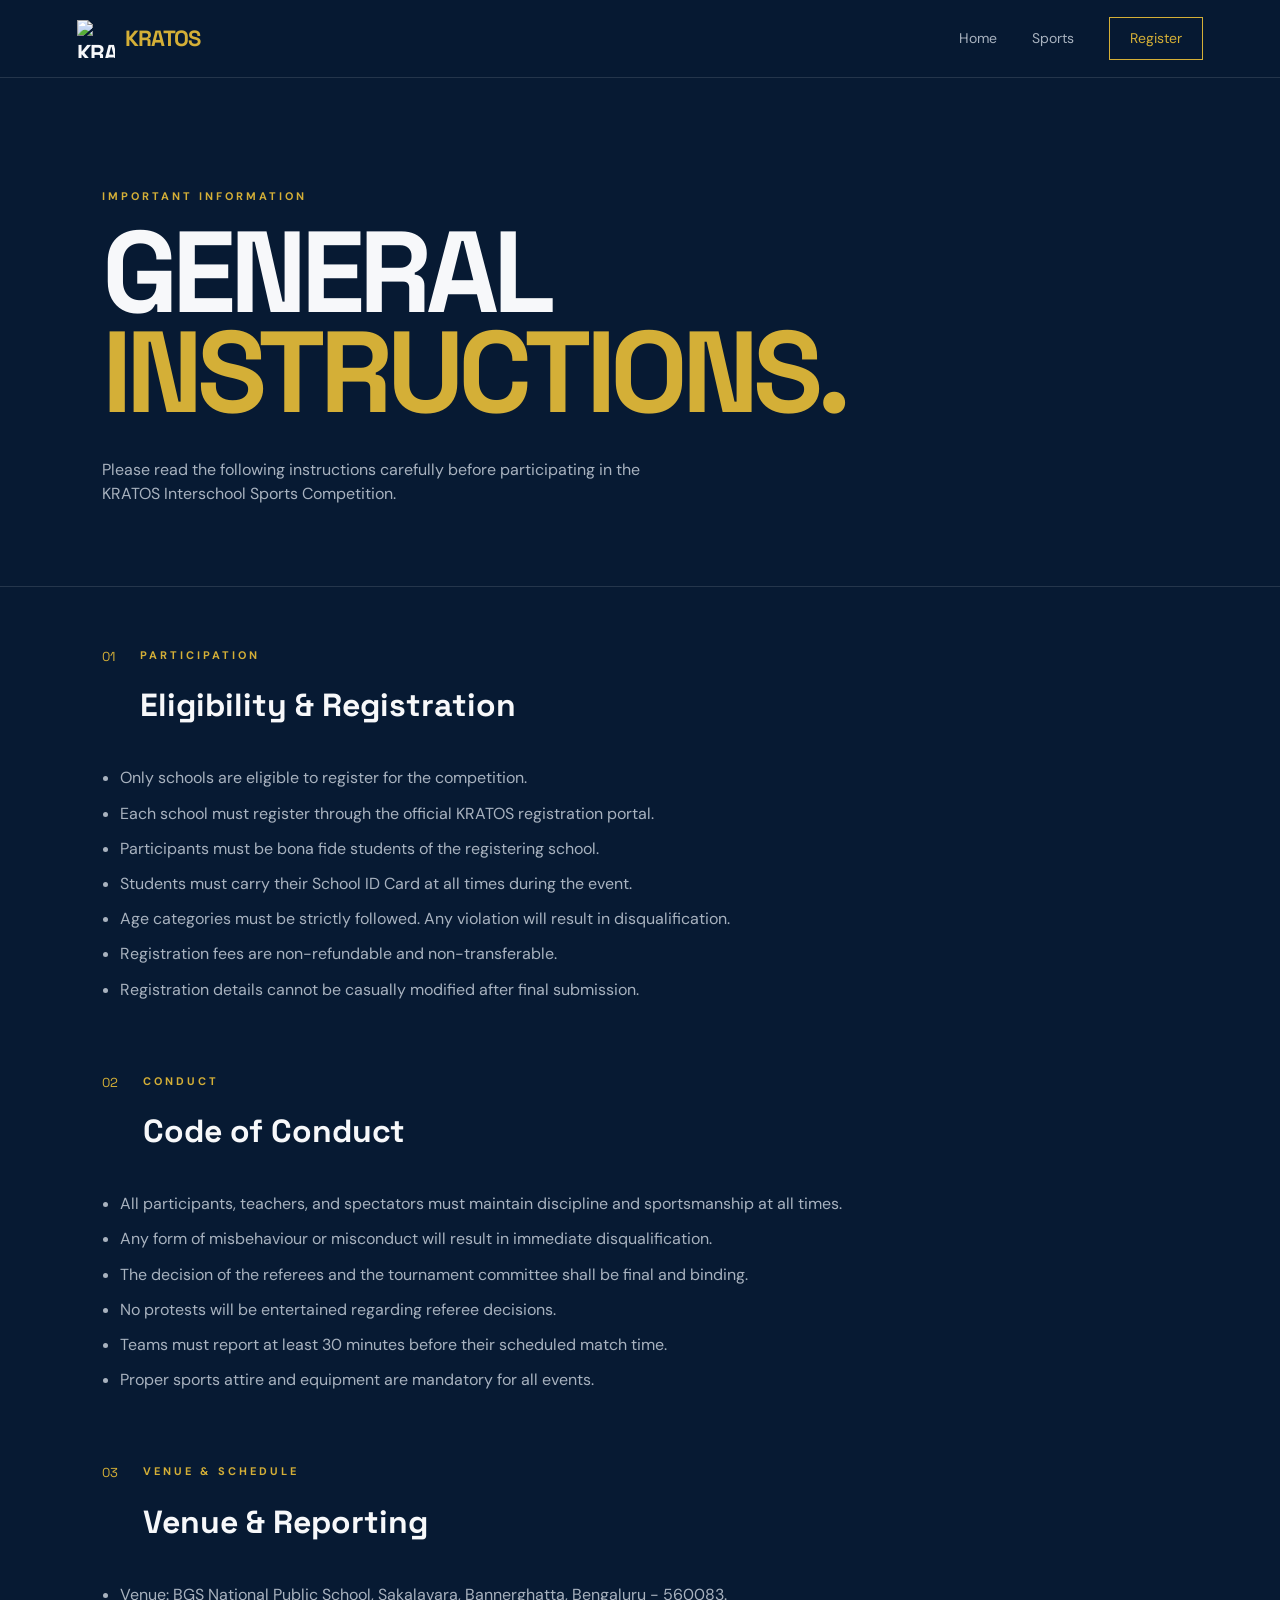
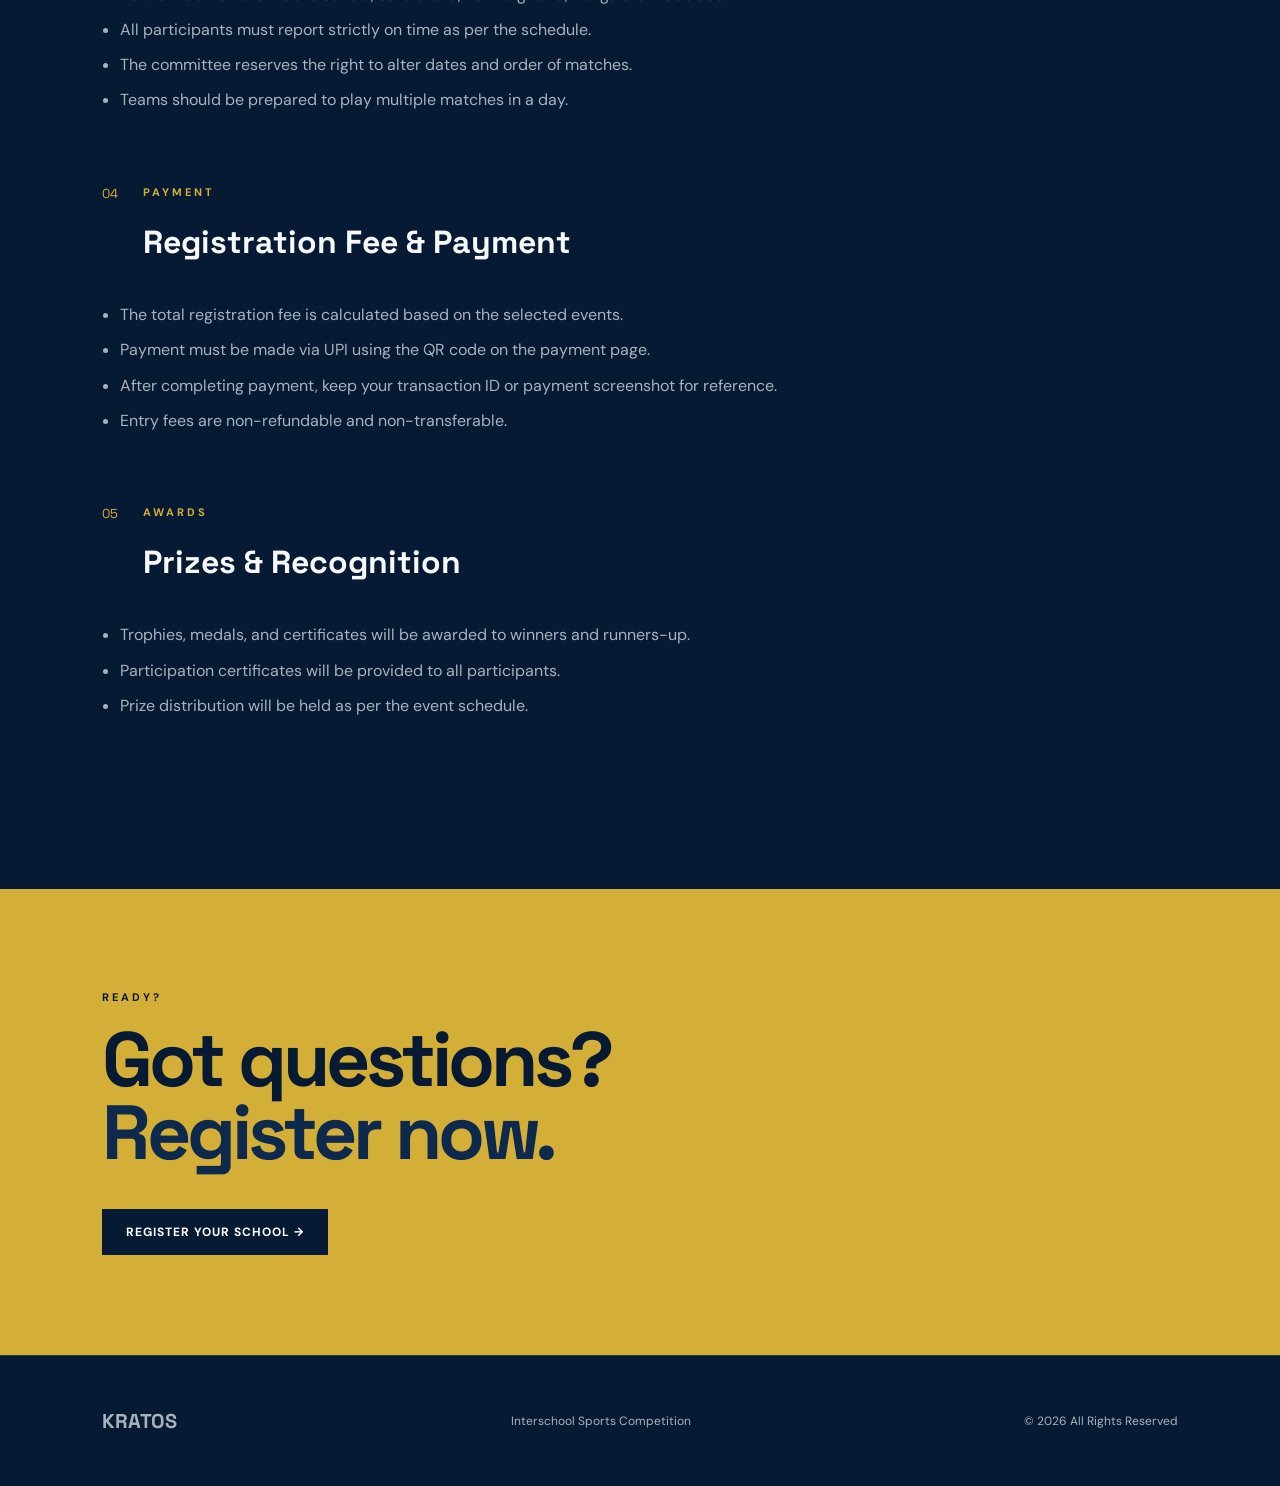
==== instructions.html @ fb8b80b1 "Create instructions.html" ====
<!DOCTYPE html>
<html lang="en">
<head>
    <meta charset="UTF-8">
    <meta name="viewport" content="width=device-width, initial-scale=1.0">
    <title>General Instructions | KRATOS</title>
    <link rel="stylesheet" href="css/style.css">
</head>

<body>

<header class="header">
    <a href="index.html" class="logo">
        <img src="bgsnpslogo.png" alt="KRATOS Logo">
        <span>KRATOS</span>
    </a>

    <nav>
        <a href="index.html">Home</a>
        <a href="sports.html">Sports</a>
        <a href="register.html" class="nav-register">Register</a>
    </nav>
</header>


<main>

<section class="page-hero">
    <p class="eyebrow">IMPORTANT INFORMATION</p>
    <h1>GENERAL<br><span>INSTRUCTIONS.</span></h1>
    <p>
        Please read the following instructions carefully before participating in the KRATOS Interschool Sports Competition.
    </p>
</section>


<section class="registration-wrapper">

    <div class="form-section">

        <div class="form-section-title">
            <span>01</span>
            <div>
                <p class="eyebrow">PARTICIPATION</p>
                <h2>Eligibility & Registration</h2>
            </div>
        </div>

        <div class="rules">
            <ul>
                <li>Only schools are eligible to register for the competition.</li>
                <li>Each school must register through the official KRATOS registration portal.</li>
                <li>Participants must be bona fide students of the registering school.</li>
                <li>Students must carry their School ID Card at all times during the event.</li>
                <li>Age categories must be strictly followed. Any violation will result in disqualification.</li>
                <li>Registration fees are non-refundable and non-transferable.</li>
                <li>Registration details cannot be casually modified after final submission.</li>
            </ul>
        </div>

    </div>


    <div class="form-section">

        <div class="form-section-title">
            <span>02</span>
            <div>
                <p class="eyebrow">CONDUCT</p>
                <h2>Code of Conduct</h2>
            </div>
        </div>

        <div class="rules">
            <ul>
                <li>All participants, teachers, and spectators must maintain discipline and sportsmanship at all times.</li>
                <li>Any form of misbehaviour or misconduct will result in immediate disqualification.</li>
                <li>The decision of the referees and the tournament committee shall be final and binding.</li>
                <li>No protests will be entertained regarding referee decisions.</li>
                <li>Teams must report at least 30 minutes before their scheduled match time.</li>
                <li>Proper sports attire and equipment are mandatory for all events.</li>
            </ul>
        </div>

    </div>


    <div class="form-section">

        <div class="form-section-title">
            <span>03</span>
            <div>
                <p class="eyebrow">VENUE & SCHEDULE</p>
                <h2>Venue & Reporting</h2>
            </div>
        </div>

        <div class="rules">
            <ul>
                <li>Venue: BGS National Public School, Sakalavara, Bannerghatta, Bengaluru - 560083.</li>
                <li>All participants must report strictly on time as per the schedule.</li>
                <li>The committee reserves the right to alter dates and order of matches.</li>
                <li>Teams should be prepared to play multiple matches in a day.</li>
            </ul>
        </div>

    </div>


    <div class="form-section">

        <div class="form-section-title">
            <span>04</span>
            <div>
                <p class="eyebrow">PAYMENT</p>
                <h2>Registration Fee & Payment</h2>
            </div>
        </div>

        <div class="rules">
            <ul>
                <li>The total registration fee is calculated based on the selected events.</li>
                <li>Payment must be made via UPI using the QR code on the payment page.</li>
                <li>After completing payment, keep your transaction ID or payment screenshot for reference.</li>
                <li>Entry fees are non-refundable and non-transferable.</li>
            </ul>
        </div>

    </div>


    <div class="form-section">

        <div class="form-section-title">
            <span>05</span>
            <div>
                <p class="eyebrow">AWARDS</p>
                <h2>Prizes & Recognition</h2>
            </div>
        </div>

        <div class="rules">
            <ul>
                <li>Trophies, medals, and certificates will be awarded to winners and runners-up.</li>
                <li>Participation certificates will be provided to all participants.</li>
                <li>Prize distribution will be held as per the event schedule.</li>
            </ul>
        </div>

    </div>

</section>


<section class="cta-section small">
    <p class="eyebrow">READY?</p>
    <h2>Got questions?<br><span>Register now.</span></h2>

    <a href="register.html" class="btn btn-gold">REGISTER YOUR SCHOOL →</a>
</section>

</main>


<footer>
    <div class="footer-logo">KRATOS</span></div>
    <p>Interschool Sports Competition</p>
    <p>© 2026 All Rights Reserved</p>
</footer>

</body>
</html>
---- css/style.css ----
@import url('https://fonts.googleapis.com/css2?family=DM+Sans:wght@400;500;600;700&family=Space+Grotesk:wght@400;500;600;700&display=swap');


:root {

    --navy: #071A33;
    --blue: #0D294D;
    --blue-light: #12385F;

    --gold: #D4AF37;
    --gold-light: #E8C766;

    --white: #F7F8FA;
    --muted: #A8B2BF;

    --border: rgba(255,255,255,0.12);

}


* {

    margin: 0;
    padding: 0;
    box-sizing: border-box;

}


html {

    scroll-behavior: smooth;

}


body {

    background: var(--navy);

    color: var(--white);

    font-family:
        "DM Sans",
        sans-serif;

    line-height: 1.5;

}


a {

    color: inherit;

    text-decoration: none;

}


button,
input,
textarea {

    font-family: inherit;

}



/* HEADER */

.header {

    height: 78px;

    padding: 0 6vw;

    display: flex;

    align-items: center;

    justify-content: space-between;

    border-bottom:
        1px solid var(--border);

    position: sticky;

    top: 0;

    z-index: 100;

    background:
        rgba(7,26,51,0.95);

    backdrop-filter: blur(15px);

}


.logo {

    font-family:
        "Space Grotesk",
        sans-serif;

    font-weight: 700;

    font-size: 23px;

    letter-spacing: -1px;

}


.logo span,
.footer-logo span {

    color: var(--gold);

}


nav {

    display: flex;

    align-items: center;

    gap: 35px;

}


nav a {

    color: var(--muted);

    font-size: 14px;

    transition: 0.2s;

}


nav a:hover,
nav a.active {

    color: white;

}


.nav-register {

    padding:
        10px 20px;

    border:
        1px solid var(--gold);

    color: var(--gold) !important;

}



/* HERO */

.hero {

    min-height:
        calc(100vh - 78px);

    position: relative;

    display: flex;

    align-items: flex-start;

    padding:
        0 8vw 8vw;

    overflow: hidden;

}


.hero-bg {

    position: absolute;

    width: 600px;

    height: 600px;

    right: -150px;

    top: 40px;

    border-radius: 50%;

    border:
        1px solid rgba(212,175,55,0.2);

}


.hero-bg::after {

    content: "";

    position: absolute;

    inset: 80px;

    border-radius: 50%;

    border:
        1px solid rgba(212,175,55,0.12);

}


.hero-content {
    position: relative;
    z-index: 2;
    max-width: none;
    width: 100%;
}
.hero-image {
    width: 100vw;
    max-width: none;
    display: block;
    margin-left: -8vw;
}

.eyebrow {

    color: var(--gold);

    font-size: 11px;

    font-weight: 700;

    letter-spacing: 3px;

    margin-bottom: 18px;

}


.hero h1,
.page-hero h1,
.form-hero h1,
.review-page h1,
.success-page h1 {

    font-family:
        "Space Grotesk",
        sans-serif;

    font-size:
        clamp(60px, 9vw, 125px);

    line-height: 0.87;

    letter-spacing: -6px;

}


.hero h1 span,
.page-hero h1 span,
.form-hero h1 span,
.review-page h1 span,
.success-page h1 span,
.intro-section h2 span,
.cta-section h2 span {

    color: var(--gold);

}


.hero-text {

    color: var(--muted);

    max-width: 480px;

    margin:
        35px 0;

    font-size: 17px;

}


.hero-buttons {

    display: flex;

    gap: 15px;

    flex-wrap: wrap;

}


.btn {

    display: inline-flex;

    align-items: center;

    justify-content: center;

    padding:
        14px 24px;

    font-size: 12px;

    font-weight: 700;

    letter-spacing: 1px;

    cursor: pointer;

    border: none;

    transition:
        transform .2s,
        background .2s;

}


.btn:hover {

    transform:
        translateY(-2px);

}


.btn-gold {

    background: var(--gold);

    color: var(--navy);

}


.btn-gold:hover {

    background:
        var(--gold-light);

}


.btn-outline {

    border:
        1px solid rgba(255,255,255,0.3);

    color: white;

    background: transparent;

}


.btn-outline:hover {

    border-color:
        var(--gold);

    color: var(--gold);

}


.hero-number {

    position: absolute;

    bottom: 35px;

    right: 7vw;

    color: var(--gold);

    font-family:
        "Space Grotesk";

    font-size: 80px;

    font-weight: 700;

    opacity: .15;

}



/* INTRO */

.intro-section {
    padding: 100px 0;
    background: var(--blue);
    overflow: hidden;
}

.event-slogan {
    width: 100%;
    height: auto;
    display: block;
}


.intro-section h2,
.cta-section h2 {

    font-family:
        "Space Grotesk";

    font-size:
        clamp(45px, 6vw, 80px);

    line-height: .95;

    letter-spacing: -4px;

}


.intro-text {

    align-self: end;

    color: var(--muted);

    font-size: 18px;

    max-width: 500px;

}



/* SPORTS PREVIEW */

.sports-preview {

    padding:
        130px 8vw;

}


.section-heading {

    display: flex;

    justify-content: space-between;

    align-items: end;

    margin-bottom: 50px;

}


.text-link {

    color: var(--gold);

    font-size: 12px;

    font-weight: 700;

    letter-spacing: 1px;

}


.preview-grid {

    display: grid;

    grid-template-columns:
        repeat(4,1fr);

    gap: 12px;

}


.sport-card {

    min-height: 270px;

    padding: 25px;

    background: var(--blue);

    border:
        1px solid var(--border);

    display: flex;

    flex-direction: column;

    justify-content: space-between;

    transition:
        transform .2s,
        border-color .2s;

}


.sport-card:hover {

    transform:
        translateY(-6px);

    border-color:
        var(--gold);

}


.sport-card span {

    color: var(--gold);

    font-size: 12px;

}


.sport-card h3 {

    font-family:
        "Space Grotesk";

    font-size: 25px;

}


.sport-card p {

    color: var(--muted);

    font-size: 12px;

}



/* CTA */

.cta-section {

    padding:
        130px 8vw;

    background:
        var(--gold);

    color: var(--navy);

}


.cta-section .eyebrow {

    color: var(--navy);

}


.cta-section h2 span {

    color: var(--blue);

}


.cta-section .btn-gold {

    margin-top: 40px;

    background: var(--navy);

    color: white;

}


.cta-section.small {

    padding:
        100px 8vw;

}



/* PAGE HERO */

.page-hero,
.form-hero {

    padding:
        110px 8vw 80px;

    border-bottom:
        1px solid var(--border);

}


.page-hero p:last-child,
.form-hero p:last-child {

    max-width: 550px;

    color: var(--muted);

    margin-top: 35px;

}



/* SPORT DETAILS */

.sports-list {

    padding:
        50px 8vw 100px;

}


.sport-detail {

    border-top:
        1px solid var(--border);

}


.sport-detail:last-child {

    border-bottom:
        1px solid var(--border);

}


.sport-header {

    width: 100%;

    padding:
        30px 0;

    background: none;

    border: none;

    color: white;

    display: grid;

    grid-template-columns:
        70px 1fr 30px;

    text-align: left;

    align-items: center;

    cursor: pointer;

}


.sport-index {

    color: var(--gold);

    font-size: 12px;

}


.sport-header h2 {

    font-family:
        "Space Grotesk";

    font-size: 32px;

}


.sport-header p {

    color: var(--muted);

    font-size: 13px;

    margin-top: 3px;

}


.expand {

    font-size: 28px;

    color: var(--gold);

    transition:
        transform .25s;

}


.sport-detail.open .expand {

    transform:
        rotate(45deg);

}


.sport-rules {

    max-height: 0;

    overflow: hidden;

    transition:
        max-height .4s ease;

}


.sport-detail.open .sport-rules {

    max-height: 2000px;

}


.rule-grid {
    padding: 5px 70px 45px;
    display: grid;
    grid-template-columns: .8fr .8fr;
    gap: 40px;
}


.rule-grid h4 {

    color: var(--gold);

    font-size: 10px;

    letter-spacing: 2px;

    margin-bottom: 15px;

}


.rule-grid p {

    color: var(--muted);

    font-size: 14px;

}


.rules {
    grid-column: 1;
}

.rules ul {
    padding-left: 18px;
    color: var(--muted);
    font-size: 16px;
    line-height: 1.7;
}


.rules li {

    margin-bottom: 8px;

}



/* REGISTRATION */

.form-hero {

    background:
        var(--blue);

}


.registration-wrapper {

    padding:
        60px 8vw 100px;

}


.form-section {

    margin-bottom: 70px;

}


.form-section-title {

    display: flex;

    gap: 25px;

    margin-bottom: 35px;

}


.form-section-title > span {

    color: var(--gold);

    font-family:
        "Space Grotesk";

    font-size: 13px;

}


.form-section-title h2 {

    font-family:
        "Space Grotesk";

    font-size: 32px;

}


.section-note {

    color: var(--muted);

    font-size: 13px;

    margin-top: 8px;

}


.form-grid {

    display: grid;

    grid-template-columns:
        1fr 1fr;

    gap: 25px;

}


.form-group {

    display: flex;

    flex-direction: column;

}


.form-group.full {

    grid-column:
        1 / -1;

}


.form-group label {

    font-size: 12px;

    font-weight: 600;

    margin-bottom: 9px;

}


.form-group label span {

    color: var(--gold);

}


.form-group input,
.form-group textarea {

    width: 100%;

    padding: 15px;

    background:
        rgba(255,255,255,0.04);

    border:
        1px solid var(--border);

    color: white;

    outline: none;

}


.form-group input:focus,
.form-group textarea:focus {

    border-color:
        var(--gold);

}


.form-group textarea {

    min-height: 110px;

    resize: vertical;

}



/* EVENT SELECTOR */

.event-selector {

    border:
        1px solid var(--border);

    margin-bottom: 12px;

    background:
        rgba(255,255,255,.025);

}


.event-title {

    padding: 20px;

}


.sport-checkbox {

    display: flex;

    align-items: center;

    gap: 15px;

    cursor: pointer;

}


.sport-checkbox input,
.age-row input[type="checkbox"] {

    accent-color:
        var(--gold);

}


.sport-checkbox strong {

    display: block;

    font-size: 17px;

}


.sport-checkbox small {

    color: var(--gold);

    font-size: 11px;

}


.age-options {

    display: none;

    border-top:
        1px solid var(--border);

    padding: 20px;

}


.age-options.visible {

    display: block;

}


.age-options > p {

    color: var(--muted);

    font-size: 12px;

    margin-bottom: 15px;

}


.age-row {

    display: flex;

    justify-content: space-between;

    align-items: center;

    padding:
        12px 0;

    border-bottom:
        1px solid rgba(255,255,255,.06);

}


.age-row:last-child {

    border-bottom: none;

}


.age-row label {

    display: flex;

    gap: 10px;

    align-items: center;

}


.quantity-input {

    width: 80px;

    padding: 8px;

    background:
        rgba(255,255,255,.05);

    color: white;

    border:
        1px solid var(--border);

}


.quantity-input:disabled {

    opacity: .3;

}



/* TABLE */

.table-wrapper {

    overflow-x: auto;

}


table {

    width: 100%;

    border-collapse: collapse;

    min-width: 700px;

}


th {

    color: var(--gold);

    text-align: left;

    font-size: 10px;

    letter-spacing: 1px;

    padding:
        15px;

    background:
        var(--blue);

}


td {

    padding:
        15px;

    border-bottom:
        1px solid var(--border);

    color: var(--muted);

    font-size: 13px;

}


tfoot td {

    color: white;

    font-weight: 700;

    background:
        rgba(255,255,255,.04);

}


tfoot td:last-child {

    color: var(--gold);

}


.empty-row {

    text-align: center;

    padding: 35px;

}


.disclaimer-section {

    border:
        1px solid var(--border);

    padding: 25px;

}


.checkbox-label {

    display: flex;

    gap: 15px;

    color: var(--muted);

    font-size: 13px;

}


.checkbox-label input {

    accent-color:
        var(--gold);

    margin-top: 4px;

}


.submit-area {

    display: flex;

    justify-content: flex-end;

}



/* REVIEW */

.review-page {

    padding:
        100px 8vw;

    max-width: 1200px;

    margin: auto;

}


.review-intro {

    color: var(--muted);

    margin:
        30px 0 50px;

}


.review-card {

    border:
        1px solid var(--border);

    margin-bottom: 25px;

    background:
        rgba(255,255,255,.025);

}


.review-card-header {

    padding: 22px;

    border-bottom:
        1px solid var(--border);

    display: flex;

    gap: 20px;

    align-items: center;

}


.review-card-header span {

    color: var(--gold);

}


.review-card-header h2 {

    font-family:
        "Space Grotesk";

    font-size: 22px;

}


.review-details {

    display: grid;

    grid-template-columns:
        repeat(2,1fr);

    gap: 25px;

    padding: 30px;

}


.review-details small {

    display: block;

    color: var(--gold);

    font-size: 10px;

    letter-spacing: 1px;

    margin-bottom: 5px;

}


.review-details strong {

    font-size: 14px;

    font-weight: 500;

}


.review-card .table-wrapper {

    padding: 0 20px 20px;

}


.final-warning {

    border-left:
        3px solid var(--gold);

    padding:
        18px 22px;

    margin:
        35px 0;

    background:
        rgba(212,175,55,.05);

}


.final-warning strong {

    color: var(--gold);

    font-size: 11px;

}


.final-warning p {

    color: var(--muted);

    font-size: 13px;

    margin-top: 6px;

}


.review-buttons {

    display: flex;

    justify-content: space-between;

    gap: 15px;

}



/* SUCCESS */

.success-page {

    min-height:
        calc(100vh - 78px);

    display: flex;

    flex-direction: column;

    align-items: center;

    justify-content: center;

    text-align: center;

    padding: 60px 20px;

}


.success-number {

    width: 70px;

    height: 70px;

    border:
        1px solid var(--gold);

    color: var(--gold);

    display: flex;

    align-items: center;

    justify-content: center;

    font-size: 30px;

    margin-bottom: 35px;

}


.success-text {

    color: var(--muted);

    margin:
        30px 0;

}


.registration-id {

    padding:
        18px 30px;

    border:
        1px solid var(--border);

    margin-bottom: 35px;

}


.registration-id small {

    display: block;

    color: var(--gold);

    font-size: 9px;

    letter-spacing: 2px;

    margin-bottom: 5px;

}


.registration-id strong {

    font-family:
        "Space Grotesk";

    font-size: 22px;

    letter-spacing: 2px;

}


.success-actions {

    display: flex;

    gap: 12px;

}



/* FOOTER */

footer {

    padding:
        50px 8vw;

    border-top:
        1px solid var(--border);

    display: flex;

    justify-content: space-between;

    align-items: center;

    color: var(--muted);

    font-size: 12px;

}


.footer-logo {

    font-family:
        "Space Grotesk";

    font-size: 20px;

    font-weight: 700;

}



/* MOBILE */

@media(max-width: 800px) {

    .header {

        padding:
            0 5vw;

    }


    nav {

        gap: 15px;

    }


    nav a:not(.nav-register) {

        display: none;

    }


    .hero,
    .page-hero,
    .form-hero {

        padding:
            80px 6vw;

    }


    .hero h1,
    .page-hero h1,
    .form-hero h1,
    .review-page h1,
    .success-page h1 {

        font-size: 65px;

        letter-spacing: -4px;

    }


    .intro-section {

        grid-template-columns: 1fr;

        padding:
            80px 6vw;

    }


    .sports-preview {

        padding:
            80px 6vw;

    }


    .preview-grid {

        grid-template-columns:
            1fr 1fr;

    }


    .section-heading {

        align-items: start;

        flex-direction: column;

        gap: 25px;

    }


    .sports-list {

        padding:
            30px 6vw 70px;

    }


    .sport-header {

        grid-template-columns:
            45px 1fr 25px;

    }


    .sport-header h2 {

        font-size: 23px;

    }


    .rule-grid {

        grid-template-columns:
            1fr;

        padding:
            5px 45px 35px;

        gap: 25px;

    }


    .registration-wrapper {

        padding:
            40px 6vw 70px;

    }


    .form-grid {

        grid-template-columns:
            1fr;

    }


    .form-group.full {

        grid-column:
            auto;

    }


    .review-details {

        grid-template-columns:
            1fr;

    }


    .review-buttons {

        flex-direction: column;

    }


    .review-buttons .btn {

        width: 100%;

    }


    footer {

        flex-direction: column;

        align-items: start;

        gap: 12px;

    }

}


@media(max-width: 500px) {

    .preview-grid {

        grid-template-columns:
            1fr;

    }


    .hero h1,
    .page-hero h1,
    .form-hero h1,
    .review-page h1,
    .success-page h1 {

        font-size: 52px;

    }

}
.logo {
    display: flex;
    align-items: center;
    gap: 10px;
}

.logo img {
    width: 38px;
    height: 38px;
    object-fit: contain;
}

.logo span {
    font-size: 22px;
    font-weight: 700;
}

/* PAYMENT PAGE */

.payment-total {
    text-align: center;
    padding: 35px 20px;
    margin: 30px 0;
    border: 1px solid rgba(212, 175, 55, 0.3);
}

.payment-total p {
    font-size: 12px;
    letter-spacing: 2px;
    color: var(--muted);
}

.payment-total h2 {
    font-size: clamp(40px, 6vw, 70px);
    color: var(--gold);
    margin: 15px 0 0;
}

.payment-qr {
    text-align: center;
    padding: 30px 0;
}

.qr-code {
    display: block;
    width: min(100%, 320px);
    height: auto;
    margin: 25px auto;
}

.payment-note {
    color: var(--muted);
    max-width: 450px;
    margin: 0 auto;
    line-height: 1.7;
}

.payment-instructions {
    margin-top: 25px;
    padding: 20px;
    border-left: 2px solid var(--gold);
    color: var(--muted);
    line-height: 1.7;
}
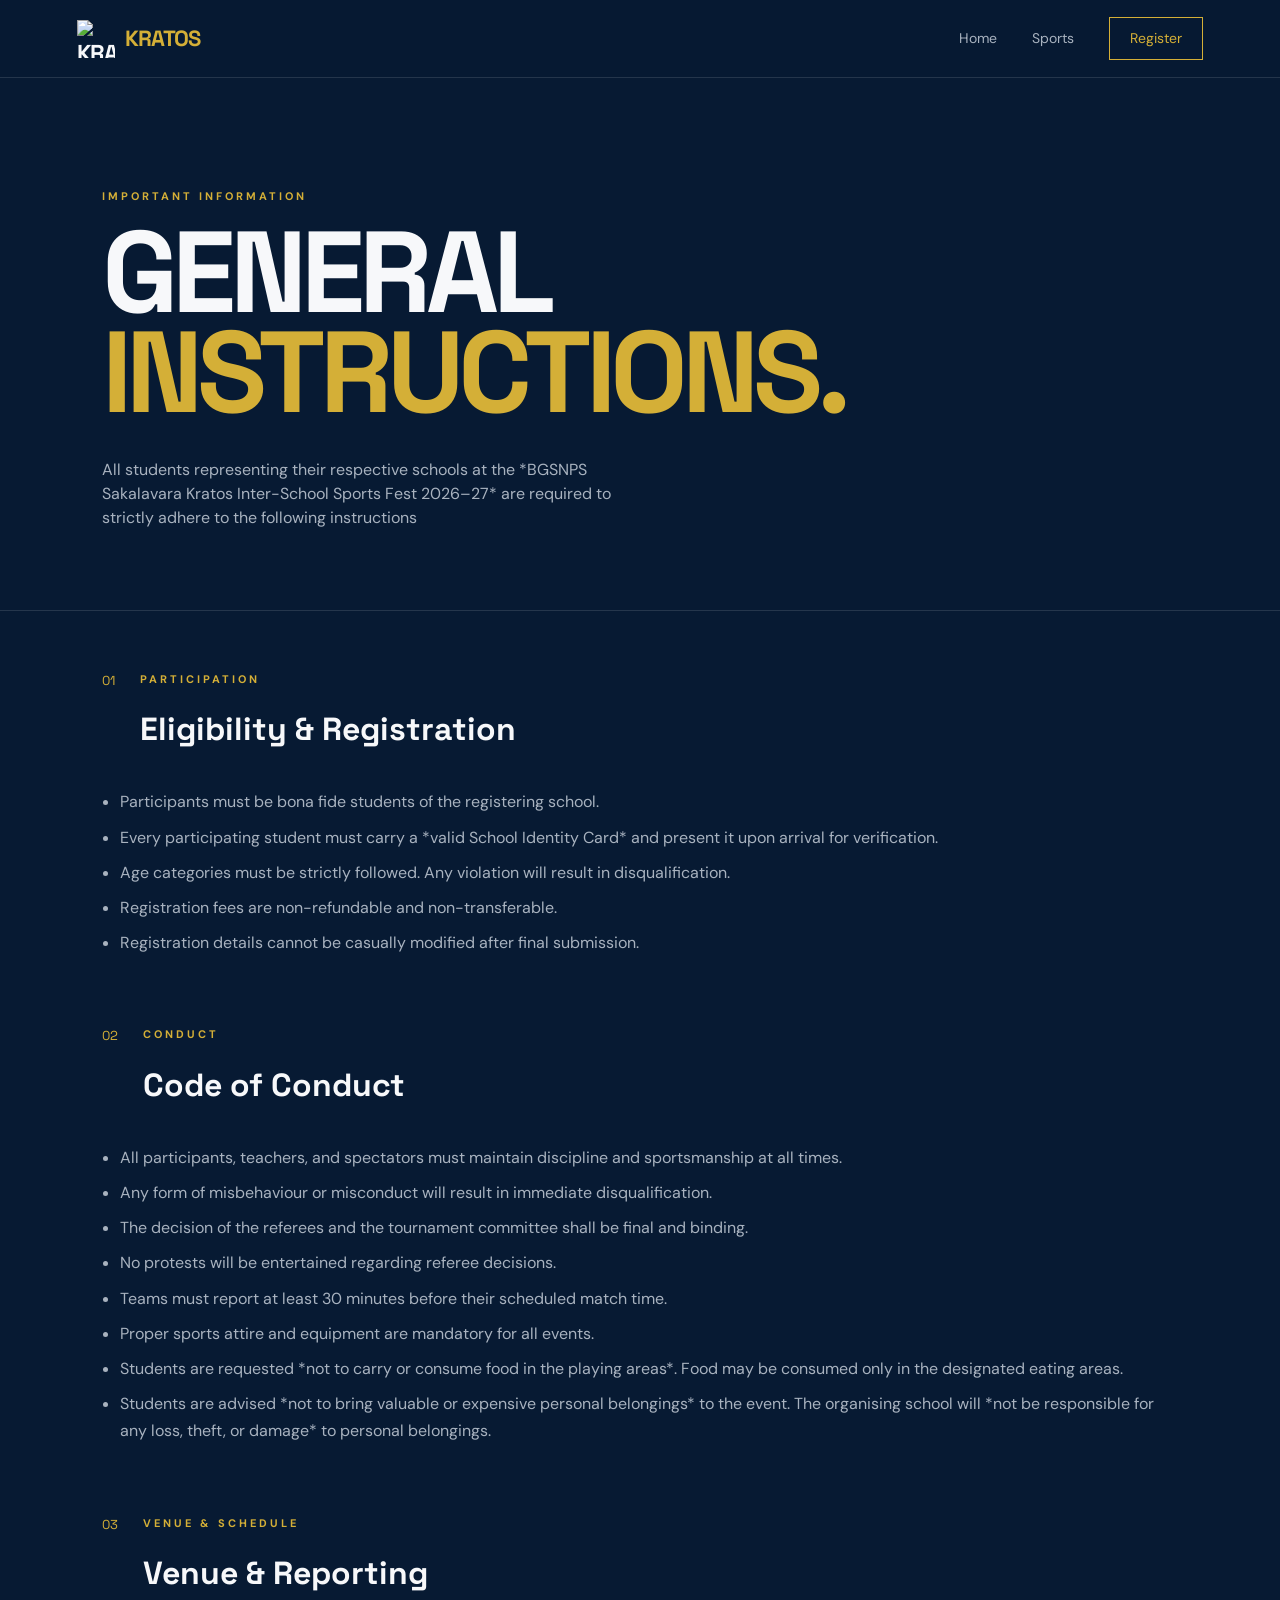
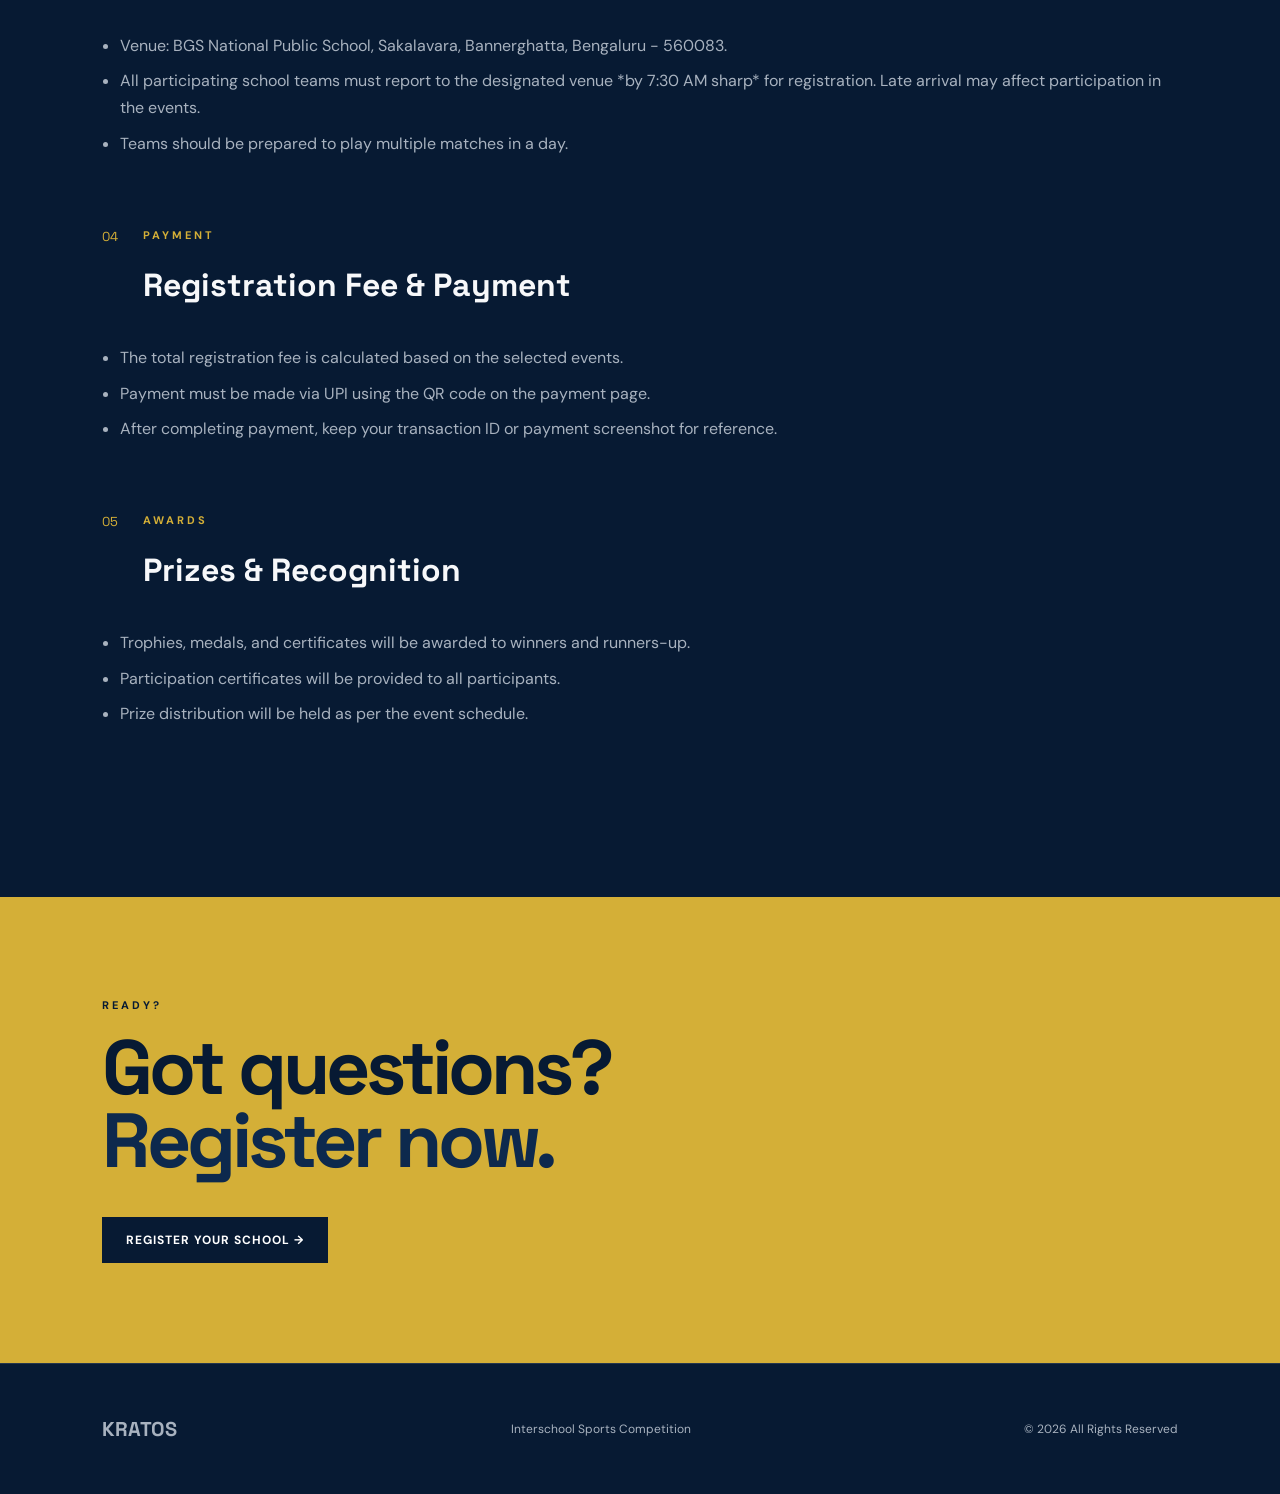
==== commit b9733f67: "Update instructions.html" ====
--- a/instructions.html
+++ b/instructions.html
@@ -29,7 +29,7 @@
     <p class="eyebrow">IMPORTANT INFORMATION</p>
     <h1>GENERAL<br><span>INSTRUCTIONS.</span></h1>
     <p>
-        Please read the following instructions carefully before participating in the KRATOS Interschool Sports Competition.
+        All students representing their respective schools at the *BGSNPS Sakalavara Kratos Inter-School Sports Fest 2026–27* are required to strictly adhere to the following instructions
     </p>
 </section>
 
@@ -48,10 +48,8 @@
 
         <div class="rules">
             <ul>
-                <li>Only schools are eligible to register for the competition.</li>
-                <li>Each school must register through the official KRATOS registration portal.</li>
                 <li>Participants must be bona fide students of the registering school.</li>
-                <li>Students must carry their School ID Card at all times during the event.</li>
+                <li>Every participating student must carry a *valid School Identity Card* and present it upon arrival for verification.</li>
                 <li>Age categories must be strictly followed. Any violation will result in disqualification.</li>
                 <li>Registration fees are non-refundable and non-transferable.</li>
                 <li>Registration details cannot be casually modified after final submission.</li>
@@ -79,6 +77,8 @@
                 <li>No protests will be entertained regarding referee decisions.</li>
                 <li>Teams must report at least 30 minutes before their scheduled match time.</li>
                 <li>Proper sports attire and equipment are mandatory for all events.</li>
+                <li>Students are requested *not to carry or consume food in the playing areas*. Food may be consumed only in the designated eating areas.</li>
+                <li>Students are advised *not to bring valuable or expensive personal belongings* to the event. The organising school will *not be responsible for any loss, theft, or damage* to personal belongings.</li>
             </ul>
         </div>
 
@@ -98,8 +98,7 @@
         <div class="rules">
             <ul>
                 <li>Venue: BGS National Public School, Sakalavara, Bannerghatta, Bengaluru - 560083.</li>
-                <li>All participants must report strictly on time as per the schedule.</li>
-                <li>The committee reserves the right to alter dates and order of matches.</li>
+                <li>All participating school teams must report to the designated venue *by 7:30 AM sharp* for registration. Late arrival may affect participation in the events.</li>
                 <li>Teams should be prepared to play multiple matches in a day.</li>
             </ul>
         </div>
@@ -122,7 +121,6 @@
                 <li>The total registration fee is calculated based on the selected events.</li>
                 <li>Payment must be made via UPI using the QR code on the payment page.</li>
                 <li>After completing payment, keep your transaction ID or payment screenshot for reference.</li>
-                <li>Entry fees are non-refundable and non-transferable.</li>
             </ul>
         </div>
 
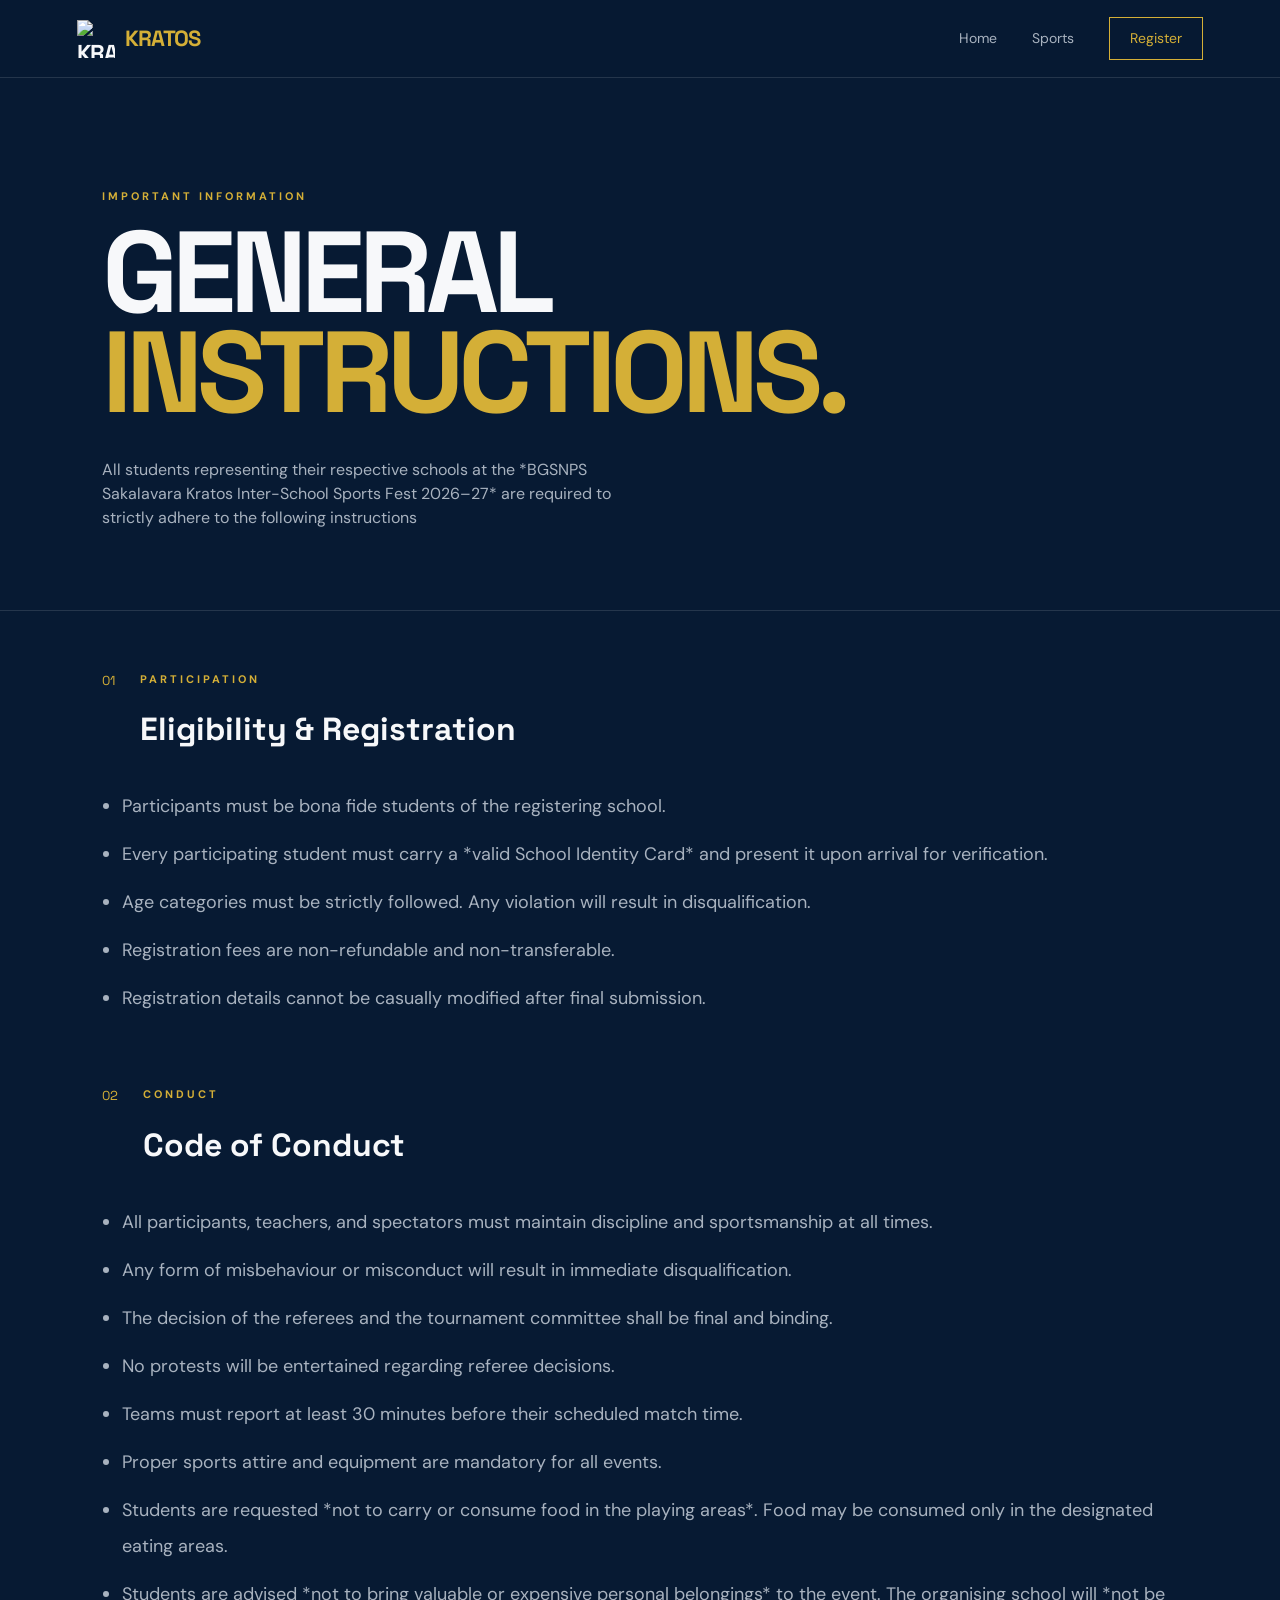
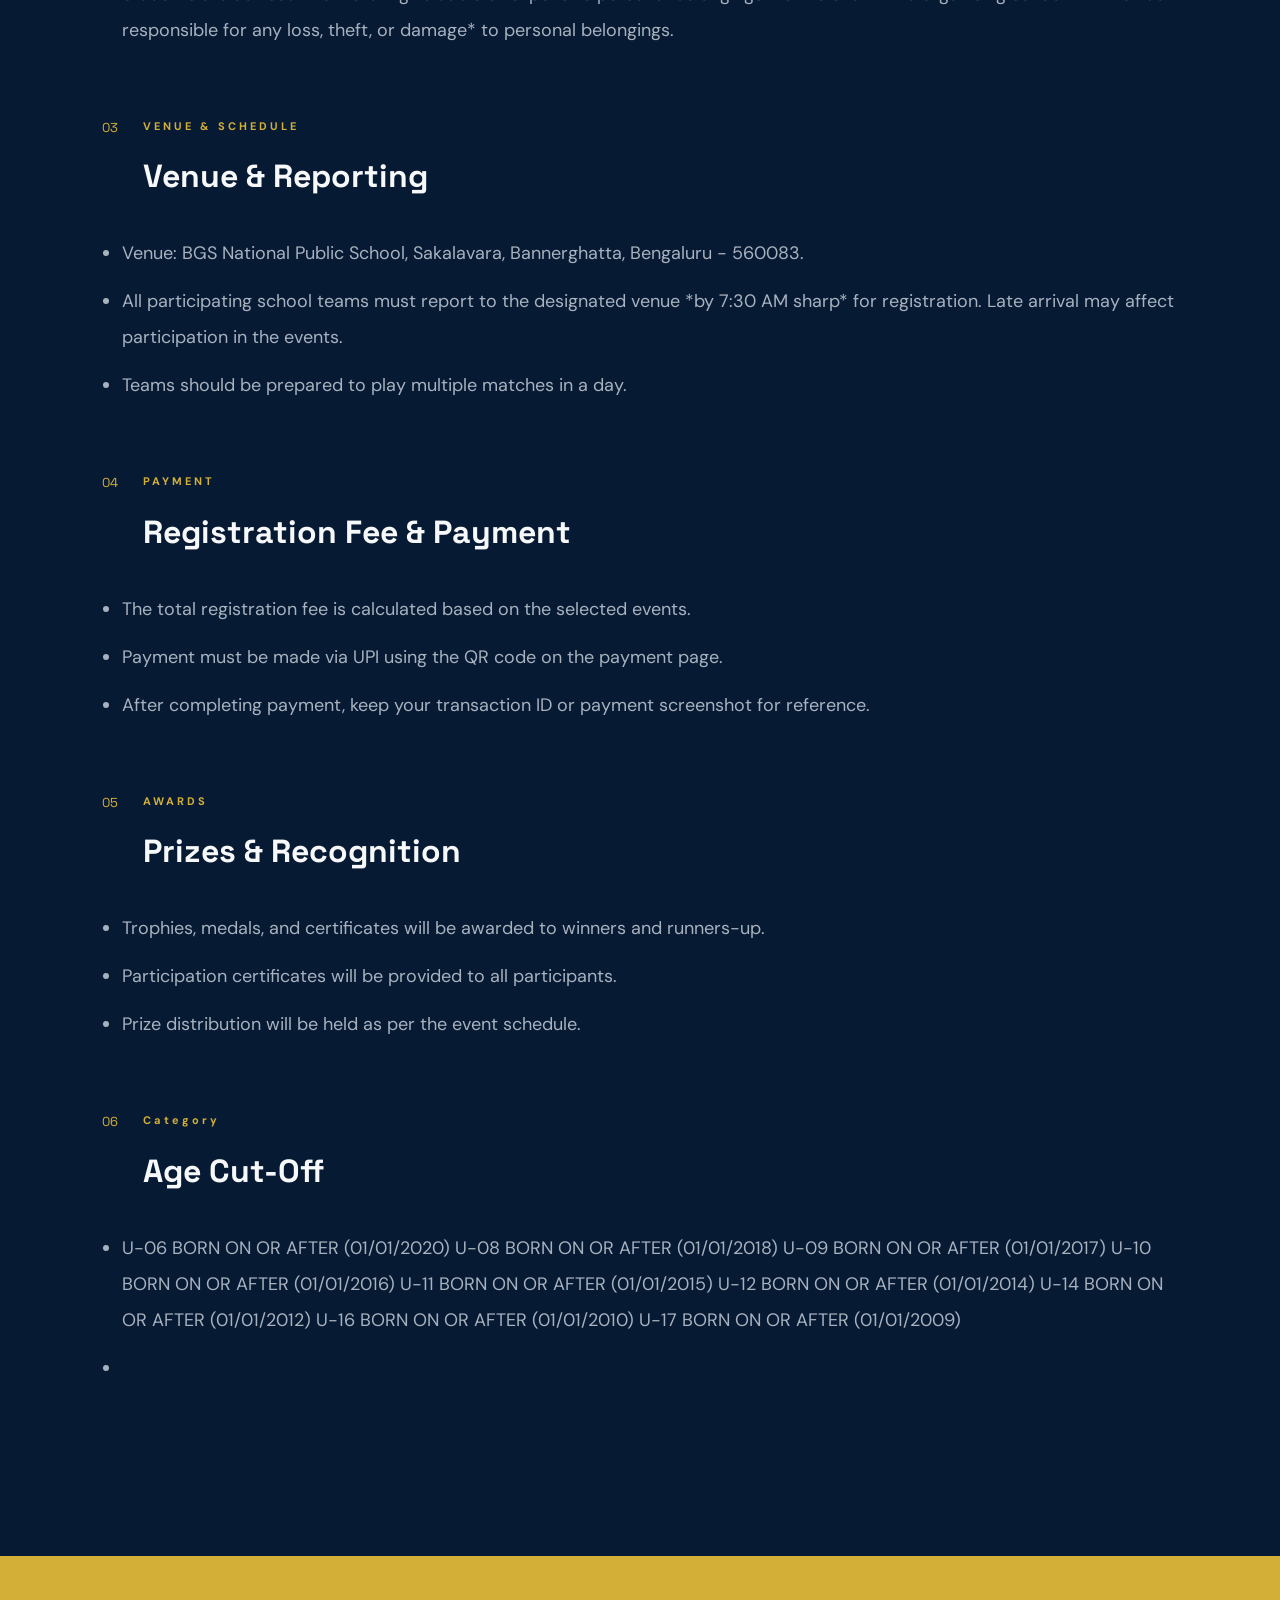
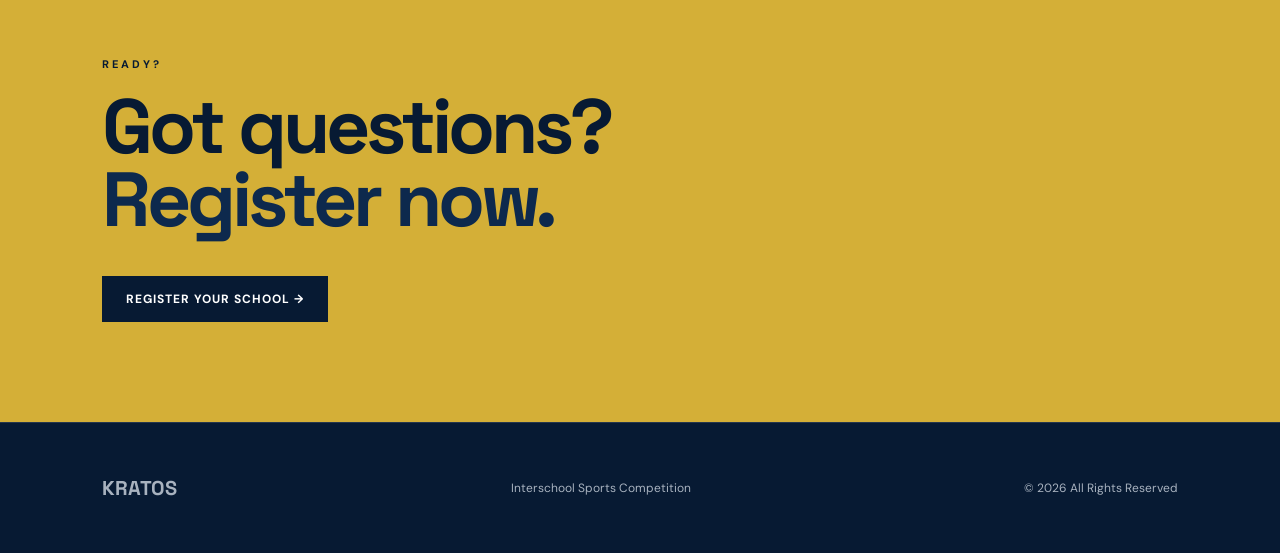
==== commit 224573cd: "Update instructions.html" ====
--- a/instructions.html
+++ b/instructions.html
@@ -147,6 +147,36 @@
 
     </div>
 
+    
+     <div class="form-section">
+
+        <div class="form-section-title">
+            <span>06</span>
+            <div>
+                <p class="eyebrow">Category</p>
+                <h2>Age Cut-Off</h2>
+            </div>
+        </div>
+
+        <div class="rules">
+            <ul>
+<li>
+U-06 BORN ON OR AFTER (01/01/2020)
+U-08 BORN ON OR AFTER (01/01/2018)
+U-09 BORN ON OR AFTER (01/01/2017)
+U-10 BORN ON OR AFTER (01/01/2016)
+U-11 BORN ON OR AFTER (01/01/2015)
+U-12 BORN ON OR AFTER (01/01/2014)
+U-14 BORN ON OR AFTER (01/01/2012)
+U-16 BORN ON OR AFTER (01/01/2010)
+U-17 BORN ON OR AFTER (01/01/2009)<li>
+
+            </ul>
+        </div>
+
+    </div>
+
+
 </section>
 
 
--- a/css/style.css
+++ b/css/style.css
@@ -763,9 +763,9 @@
 
 
 .rule-grid {
-    padding: 5px 70px 45px;
+    padding: 5px 0 45px;
     display: grid;
-    grid-template-columns: .8fr .8fr;
+    grid-template-columns: 1fr;
     gap: 40px;
 }
 
@@ -797,16 +797,16 @@
 }
 
 .rules ul {
-    padding-left: 18px;
+    padding-left: 20px;
     color: var(--muted);
-    font-size: 16px;
-    line-height: 1.7;
+    font-size: 18px;
+    line-height: 2;
 }
 
 
 .rules li {
 
-    margin-bottom: 8px;
+    margin-bottom: 12px;
 
 }
 
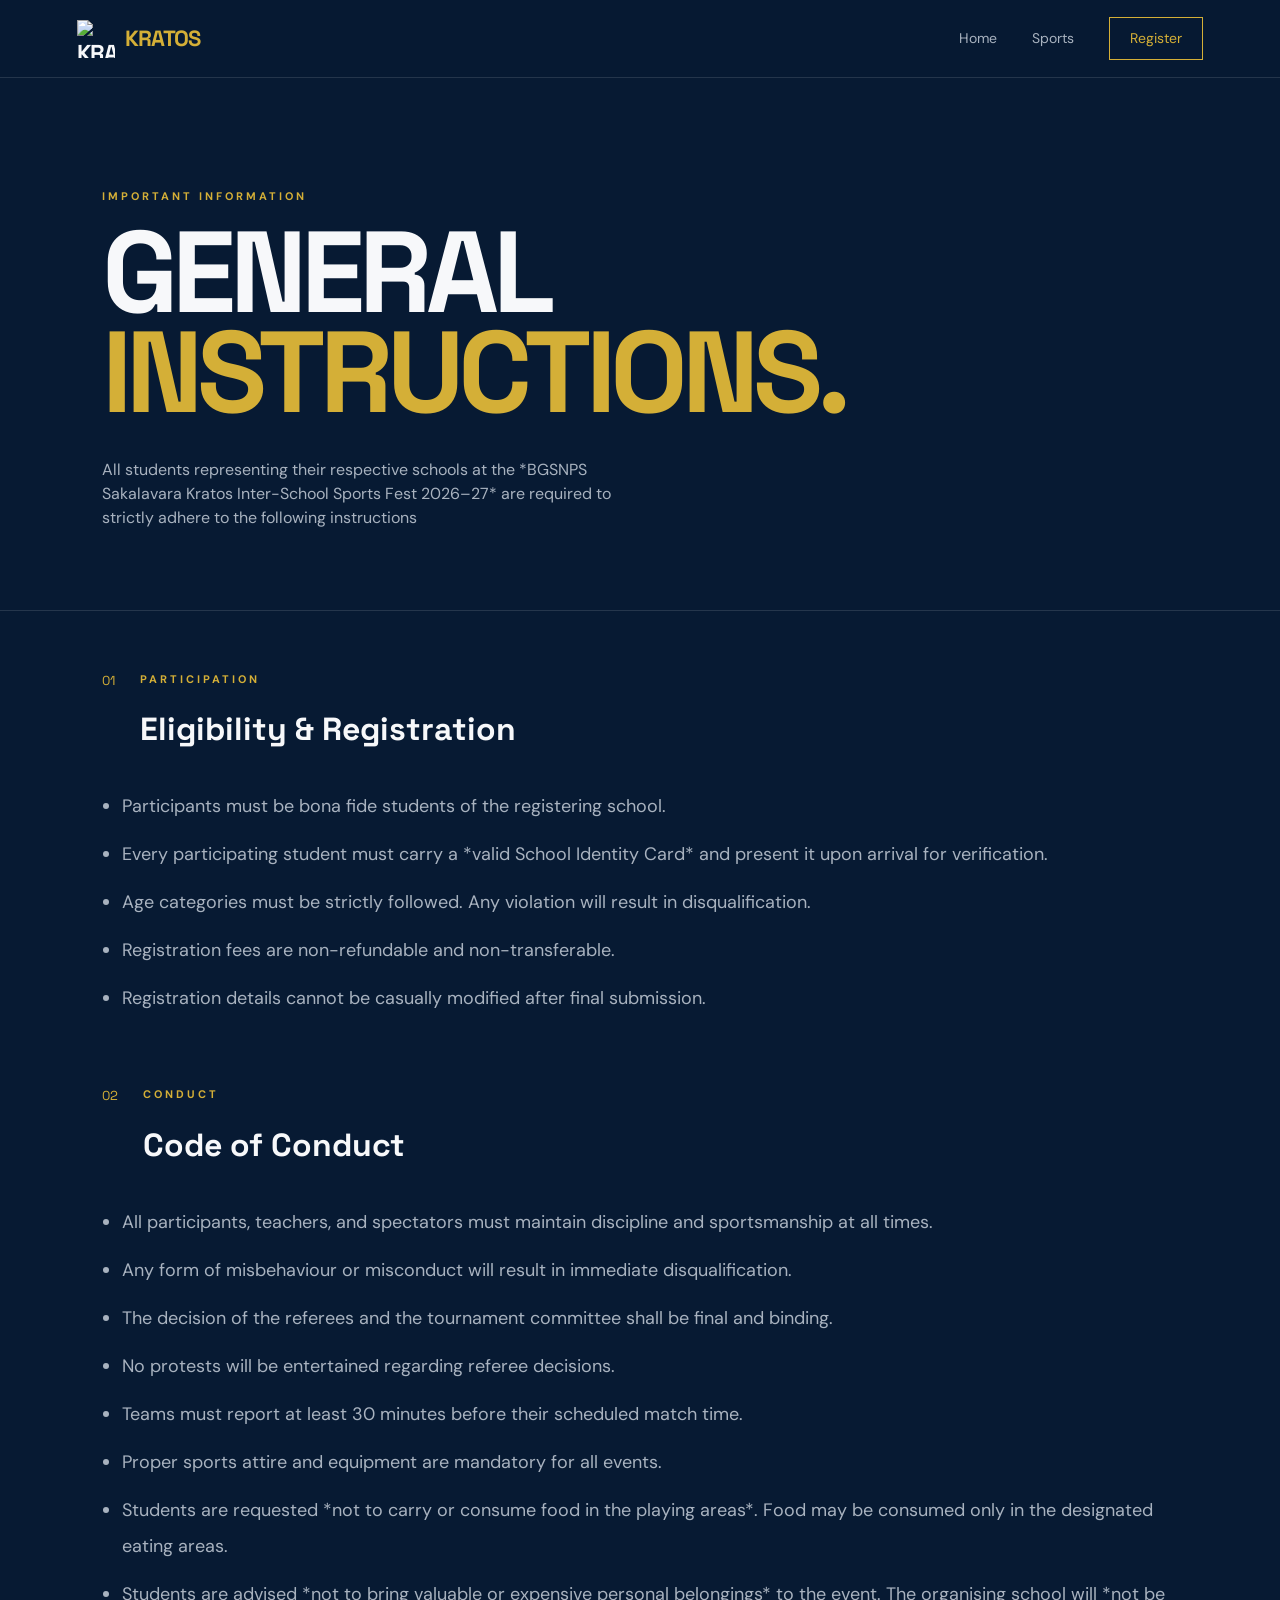
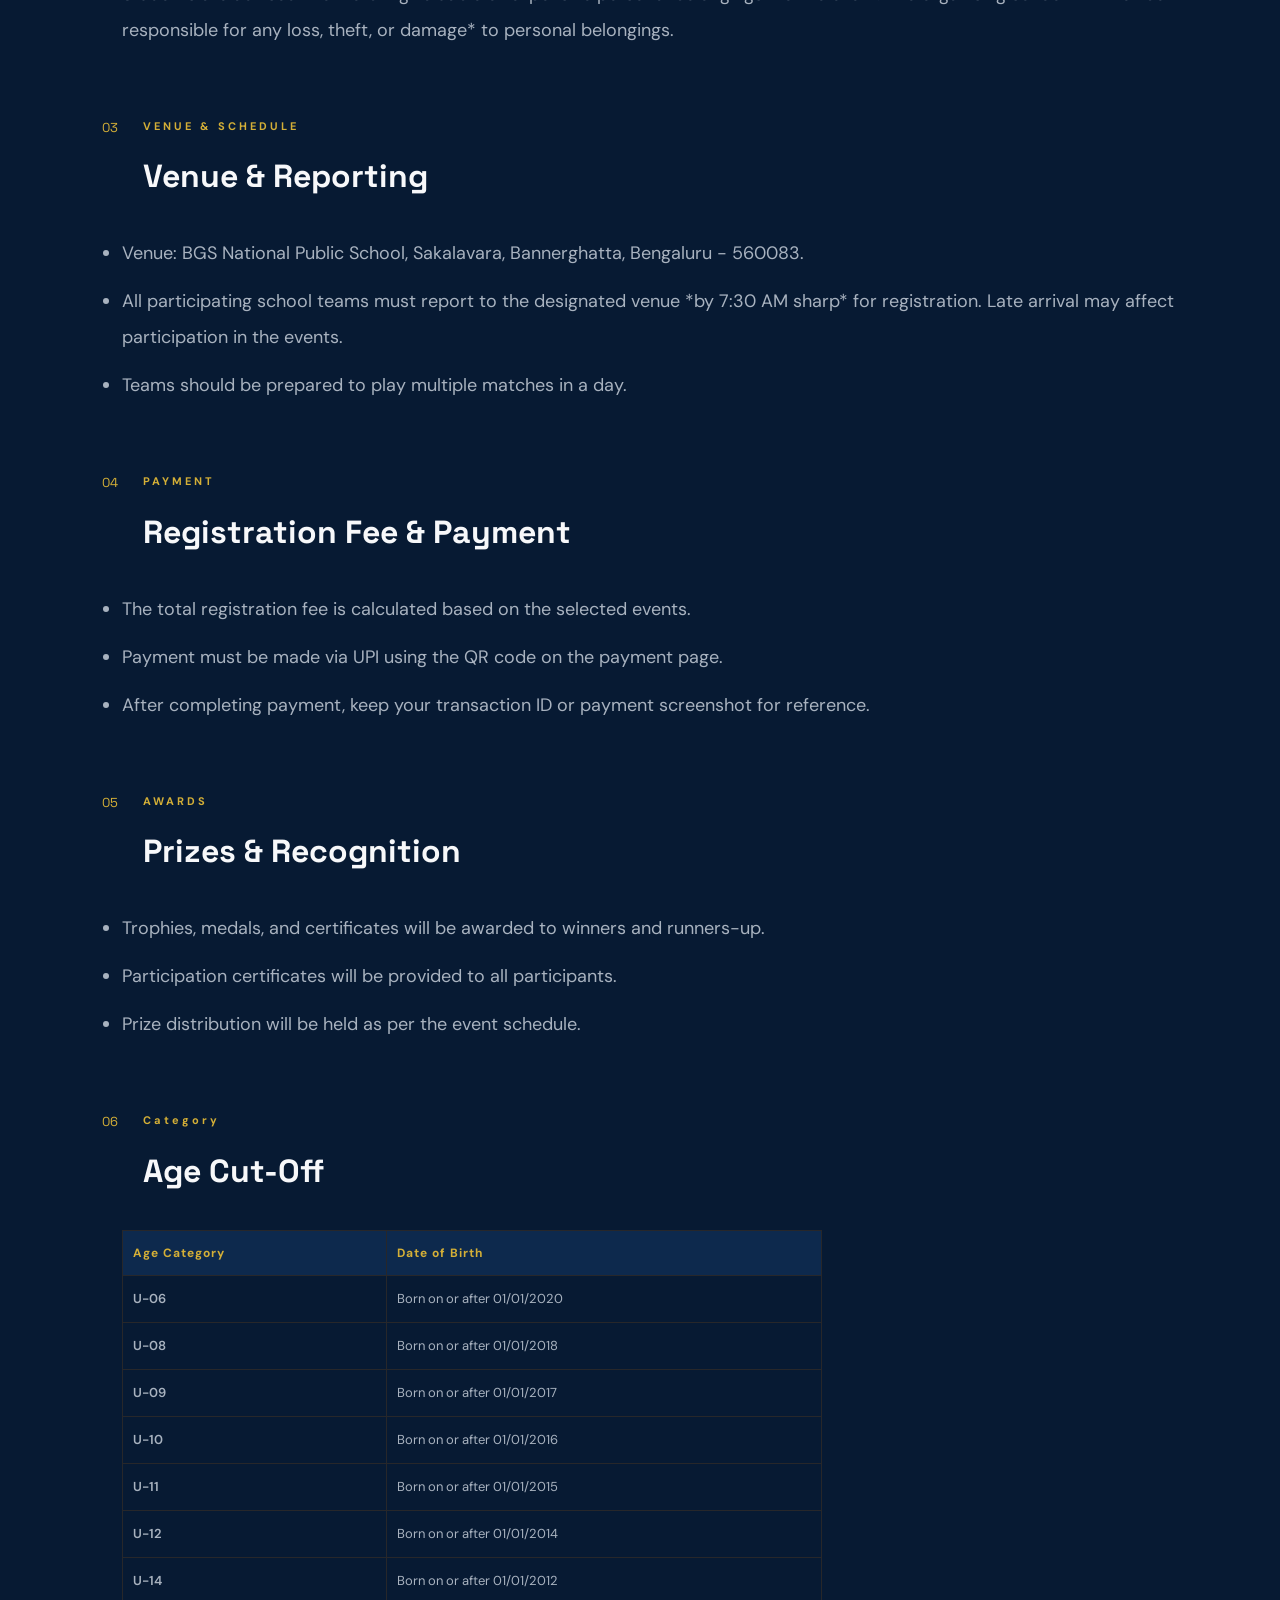
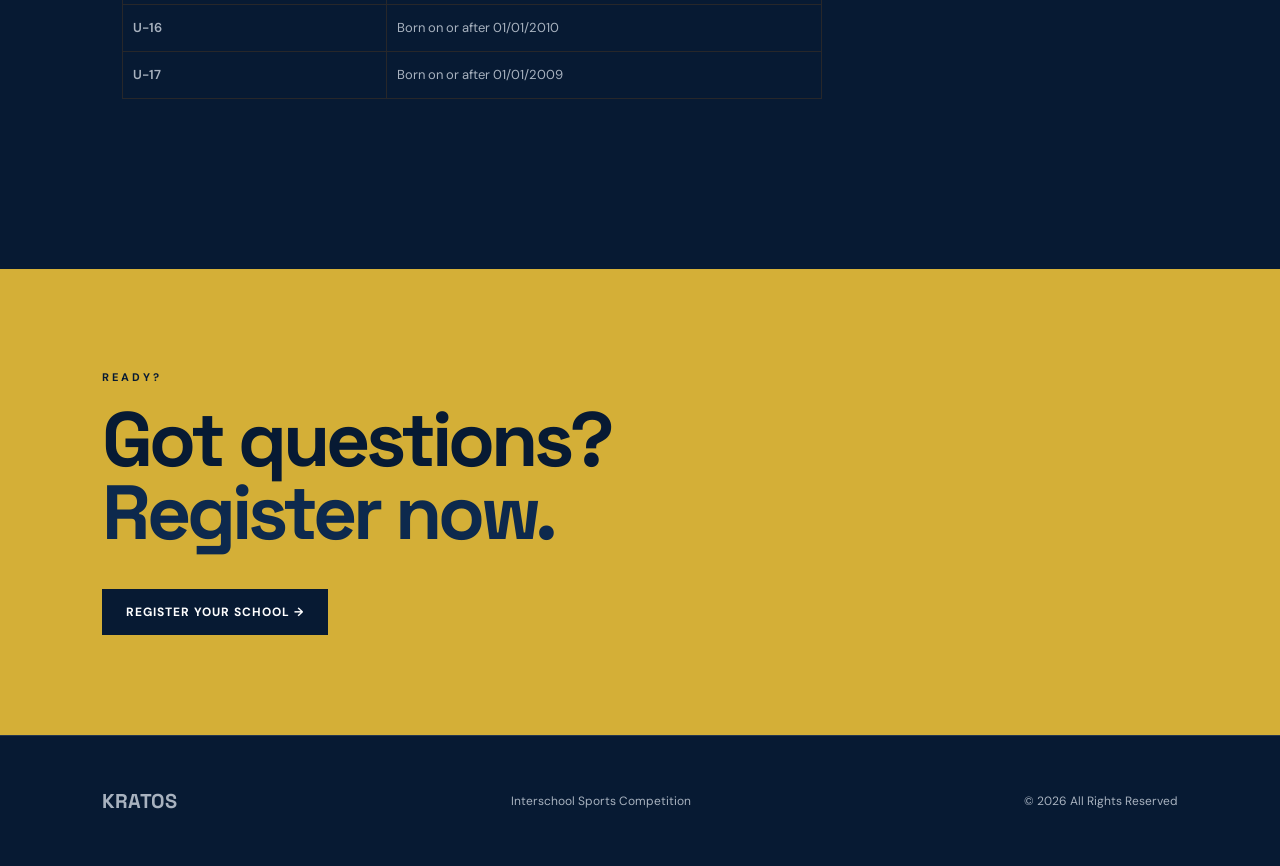
==== commit 6fc980f9: "Update instructions.html" ====
--- a/instructions.html
+++ b/instructions.html
@@ -160,16 +160,52 @@
 
         <div class="rules">
             <ul>
-<li>
-U-06 BORN ON OR AFTER (01/01/2020)
-U-08 BORN ON OR AFTER (01/01/2018)
-U-09 BORN ON OR AFTER (01/01/2017)
-U-10 BORN ON OR AFTER (01/01/2016)
-U-11 BORN ON OR AFTER (01/01/2015)
-U-12 BORN ON OR AFTER (01/01/2014)
-U-14 BORN ON OR AFTER (01/01/2012)
-U-16 BORN ON OR AFTER (01/01/2010)
-U-17 BORN ON OR AFTER (01/01/2009)<li>
+ <table style="width:100%;border-collapse:collapse;margin-top:25px;max-width:500px;">
+            <thead>
+                <tr>
+                    <th style="text-align:left;padding:10px;border:1px solid #27272a;color:var(--gold);font-size:12px;letter-spacing:1px;">Age Category</th>
+                    <th style="text-align:left;padding:10px;border:1px solid #27272a;color:var(--gold);font-size:12px;letter-spacing:1px;">Date of Birth</th>
+                </tr>
+            </thead>
+            <tbody>
+                <tr>
+                    <td style="padding:10px;border:1px solid #27272a;font-weight:600;">U-06</td>
+                    <td style="padding:10px;border:1px solid #27272a;">Born on or after 01/01/2020</td>
+                </tr>
+                <tr>
+                    <td style="padding:10px;border:1px solid #27272a;font-weight:600;">U-08</td>
+                    <td style="padding:10px;border:1px solid #27272a;">Born on or after 01/01/2018</td>
+                </tr>
+                <tr>
+                    <td style="padding:10px;border:1px solid #27272a;font-weight:600;">U-09</td>
+                    <td style="padding:10px;border:1px solid #27272a;">Born on or after 01/01/2017</td>
+                </tr>
+                <tr>
+                    <td style="padding:10px;border:1px solid #27272a;font-weight:600;">U-10</td>
+                    <td style="padding:10px;border:1px solid #27272a;">Born on or after 01/01/2016</td>
+                </tr>
+                <tr>
+                    <td style="padding:10px;border:1px solid #27272a;font-weight:600;">U-11</td>
+                    <td style="padding:10px;border:1px solid #27272a;">Born on or after 01/01/2015</td>
+                </tr>
+                <tr>
+                    <td style="padding:10px;border:1px solid #27272a;font-weight:600;">U-12</td>
+                    <td style="padding:10px;border:1px solid #27272a;">Born on or after 01/01/2014</td>
+                </tr>
+                <tr>
+                    <td style="padding:10px;border:1px solid #27272a;font-weight:600;">U-14</td>
+                    <td style="padding:10px;border:1px solid #27272a;">Born on or after 01/01/2012</td>
+                </tr>
+                <tr>
+                    <td style="padding:10px;border:1px solid #27272a;font-weight:600;">U-16</td>
+                    <td style="padding:10px;border:1px solid #27272a;">Born on or after 01/01/2010</td>
+                </tr>
+                <tr>
+                    <td style="padding:10px;border:1px solid #27272a;font-weight:600;">U-17</td>
+                    <td style="padding:10px;border:1px solid #27272a;">Born on or after 01/01/2009</td>
+                </tr>
+            </tbody>
+        </table>
 
             </ul>
         </div>
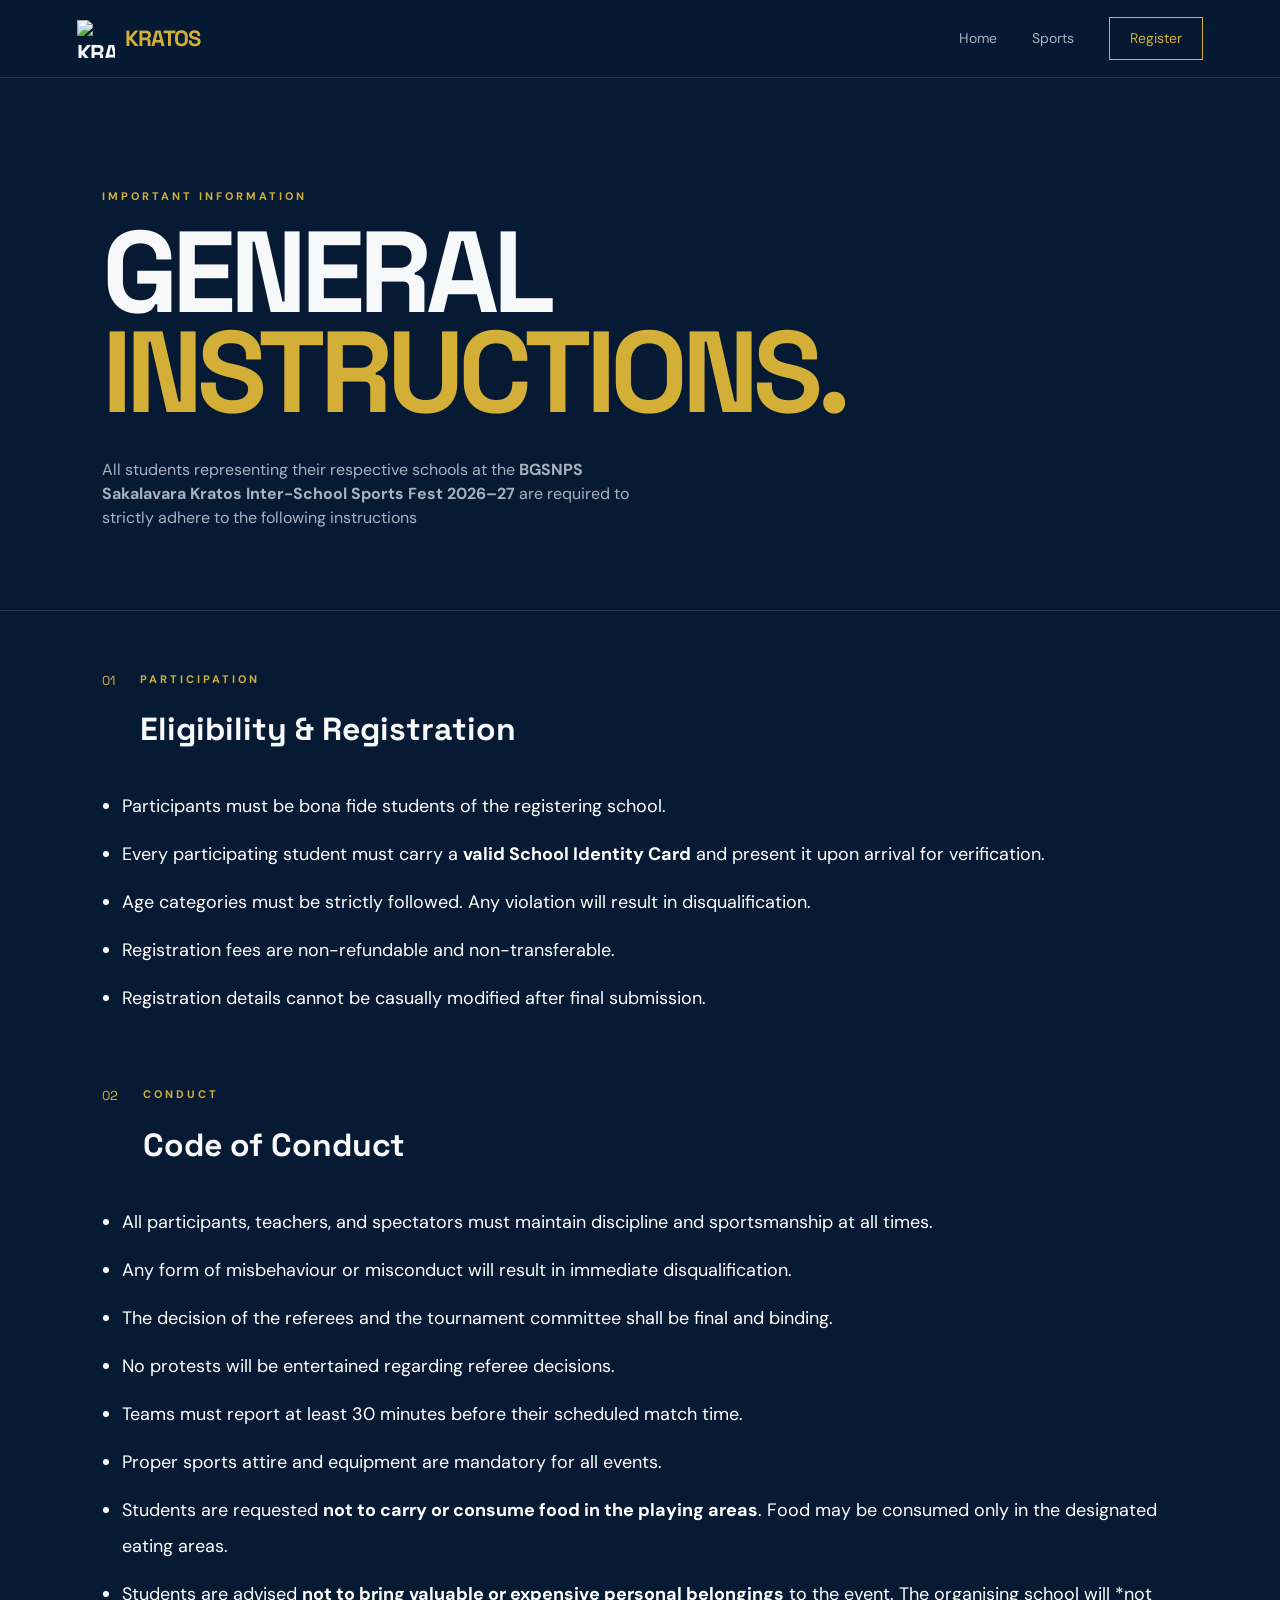
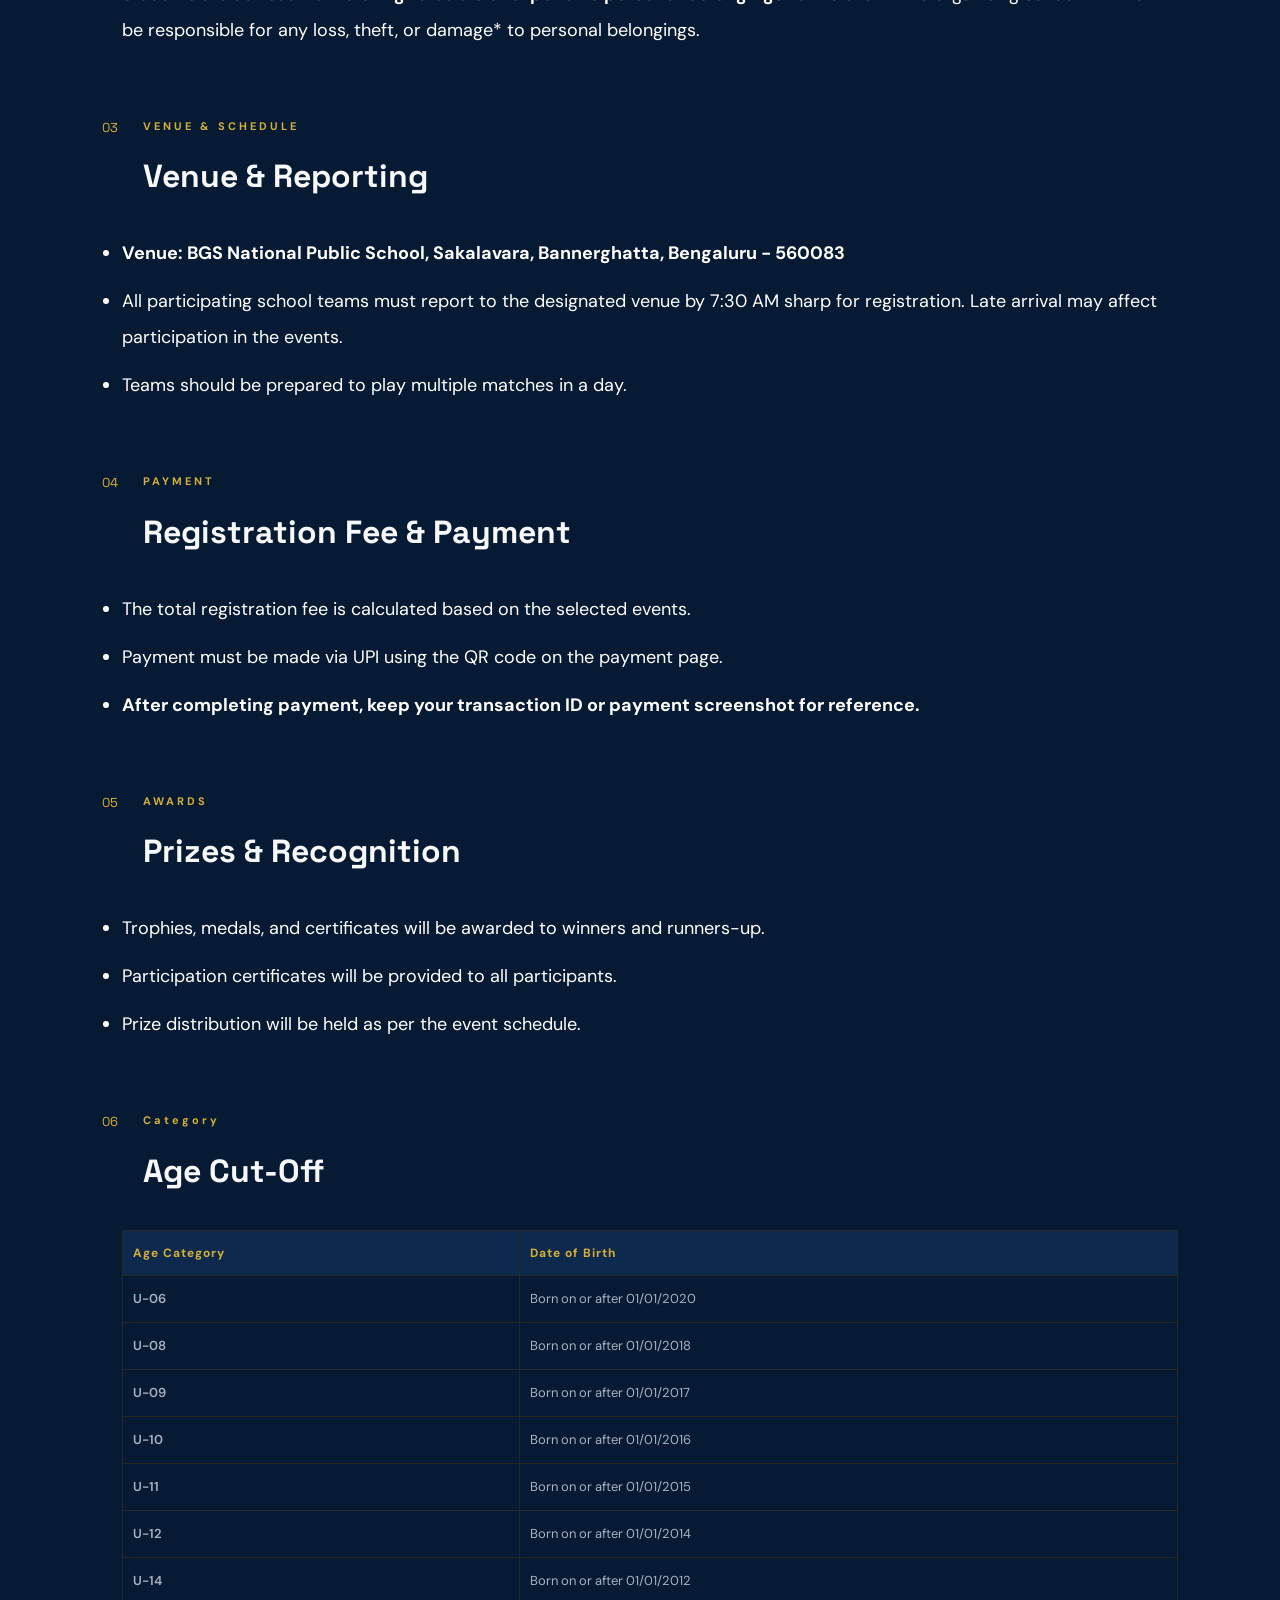
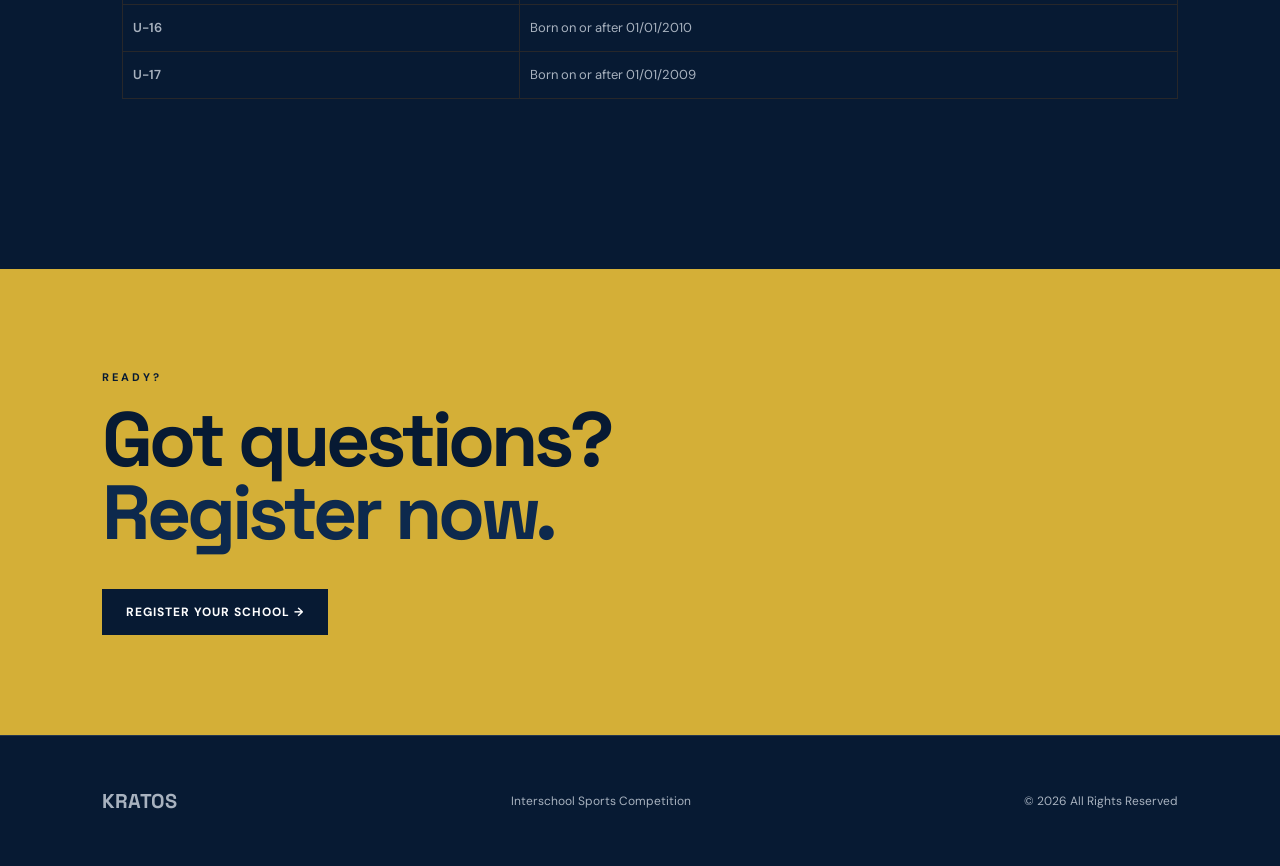
==== commit 5c1860b8: "Update instructions.html" ====
--- a/instructions.html
+++ b/instructions.html
@@ -29,7 +29,7 @@
     <p class="eyebrow">IMPORTANT INFORMATION</p>
     <h1>GENERAL<br><span>INSTRUCTIONS.</span></h1>
     <p>
-        All students representing their respective schools at the *BGSNPS Sakalavara Kratos Inter-School Sports Fest 2026–27* are required to strictly adhere to the following instructions
+        All students representing their respective schools at the <strong>BGSNPS Sakalavara Kratos Inter-School Sports Fest 2026–27</strong> are required to strictly adhere to the following instructions
     </p>
 </section>
 
@@ -42,14 +42,14 @@
             <span>01</span>
             <div>
                 <p class="eyebrow">PARTICIPATION</p>
-                <h2>Eligibility & Registration</h2>
+                <h2></strong>Eligibility & Registration</strong></h2>
             </div>
         </div>
 
         <div class="rules">
             <ul>
                 <li>Participants must be bona fide students of the registering school.</li>
-                <li>Every participating student must carry a *valid School Identity Card* and present it upon arrival for verification.</li>
+                <li>Every participating student must carry a <strong>valid School Identity Card</strong> and present it upon arrival for verification.</li>
                 <li>Age categories must be strictly followed. Any violation will result in disqualification.</li>
                 <li>Registration fees are non-refundable and non-transferable.</li>
                 <li>Registration details cannot be casually modified after final submission.</li>
@@ -65,7 +65,7 @@
             <span>02</span>
             <div>
                 <p class="eyebrow">CONDUCT</p>
-                <h2>Code of Conduct</h2>
+                <h2><strong>Code of Conduct</strong></h2>
             </div>
         </div>
 
@@ -77,8 +77,8 @@
                 <li>No protests will be entertained regarding referee decisions.</li>
                 <li>Teams must report at least 30 minutes before their scheduled match time.</li>
                 <li>Proper sports attire and equipment are mandatory for all events.</li>
-                <li>Students are requested *not to carry or consume food in the playing areas*. Food may be consumed only in the designated eating areas.</li>
-                <li>Students are advised *not to bring valuable or expensive personal belongings* to the event. The organising school will *not be responsible for any loss, theft, or damage* to personal belongings.</li>
+                <li>Students are requested <strong>not to carry or consume food in the playing areas</strong>. Food may be consumed only in the designated eating areas.</li>
+                <li>Students are advised <strong>not to bring valuable or expensive personal belongings</strong> to the event. The organising school will *not be responsible for any loss, theft, or damage* to personal belongings.</li>
             </ul>
         </div>
 
@@ -91,14 +91,14 @@
             <span>03</span>
             <div>
                 <p class="eyebrow">VENUE & SCHEDULE</p>
-                <h2>Venue & Reporting</h2>
-            </div>
-        </div>
-
-        <div class="rules">
-            <ul>
-                <li>Venue: BGS National Public School, Sakalavara, Bannerghatta, Bengaluru - 560083.</li>
-                <li>All participating school teams must report to the designated venue *by 7:30 AM sharp* for registration. Late arrival may affect participation in the events.</li>
+                <h2><strong>Venue & Reporting</strong></h2>
+            </div>
+        </div>
+
+        <div class="rules">
+            <ul>
+                <li><strong>Venue: BGS National Public School, Sakalavara, Bannerghatta, Bengaluru - 560083</strong></li>
+                <li>All participating school teams must report to the designated venue </strong>by 7:30 AM sharp</strong> for registration. Late arrival may affect participation in the events.</li>
                 <li>Teams should be prepared to play multiple matches in a day.</li>
             </ul>
         </div>
@@ -112,7 +112,7 @@
             <span>04</span>
             <div>
                 <p class="eyebrow">PAYMENT</p>
-                <h2>Registration Fee & Payment</h2>
+                <h2><strong>Registration Fee & Payment</strong></h2>
             </div>
         </div>
 
@@ -120,7 +120,7 @@
             <ul>
                 <li>The total registration fee is calculated based on the selected events.</li>
                 <li>Payment must be made via UPI using the QR code on the payment page.</li>
-                <li>After completing payment, keep your transaction ID or payment screenshot for reference.</li>
+                <li><strong>After completing payment, keep your transaction ID or payment screenshot for reference.</strong></li>
             </ul>
         </div>
 
@@ -133,7 +133,7 @@
             <span>05</span>
             <div>
                 <p class="eyebrow">AWARDS</p>
-                <h2>Prizes & Recognition</h2>
+                <h2><strong>Prizes & Recognition</strong></h2>
             </div>
         </div>
 
@@ -160,7 +160,7 @@
 
         <div class="rules">
             <ul>
- <table style="width:100%;border-collapse:collapse;margin-top:25px;max-width:500px;">
+ <table style="width:100%;border-collapse:collapse;margin-top:25px;max-width:100%;">
             <thead>
                 <tr>
                     <th style="text-align:left;padding:10px;border:1px solid #27272a;color:var(--gold);font-size:12px;letter-spacing:1px;">Age Category</th>
--- a/css/style.css
+++ b/css/style.css
@@ -798,7 +798,7 @@
 
 .rules ul {
     padding-left: 20px;
-    color: var(--muted);
+    color: #fff;
     font-size: 18px;
     line-height: 2;
 }
@@ -1816,3 +1816,14 @@
     color: var(--muted);
     line-height: 1.7;
 }
+.rule-grid table {
+    width: 100% !important;
+    max-width: 100% !important;
+    font-size: 16px;
+}
+
+.rule-grid table th,
+.rule-grid table td {
+    font-size: 16px;
+}
+
